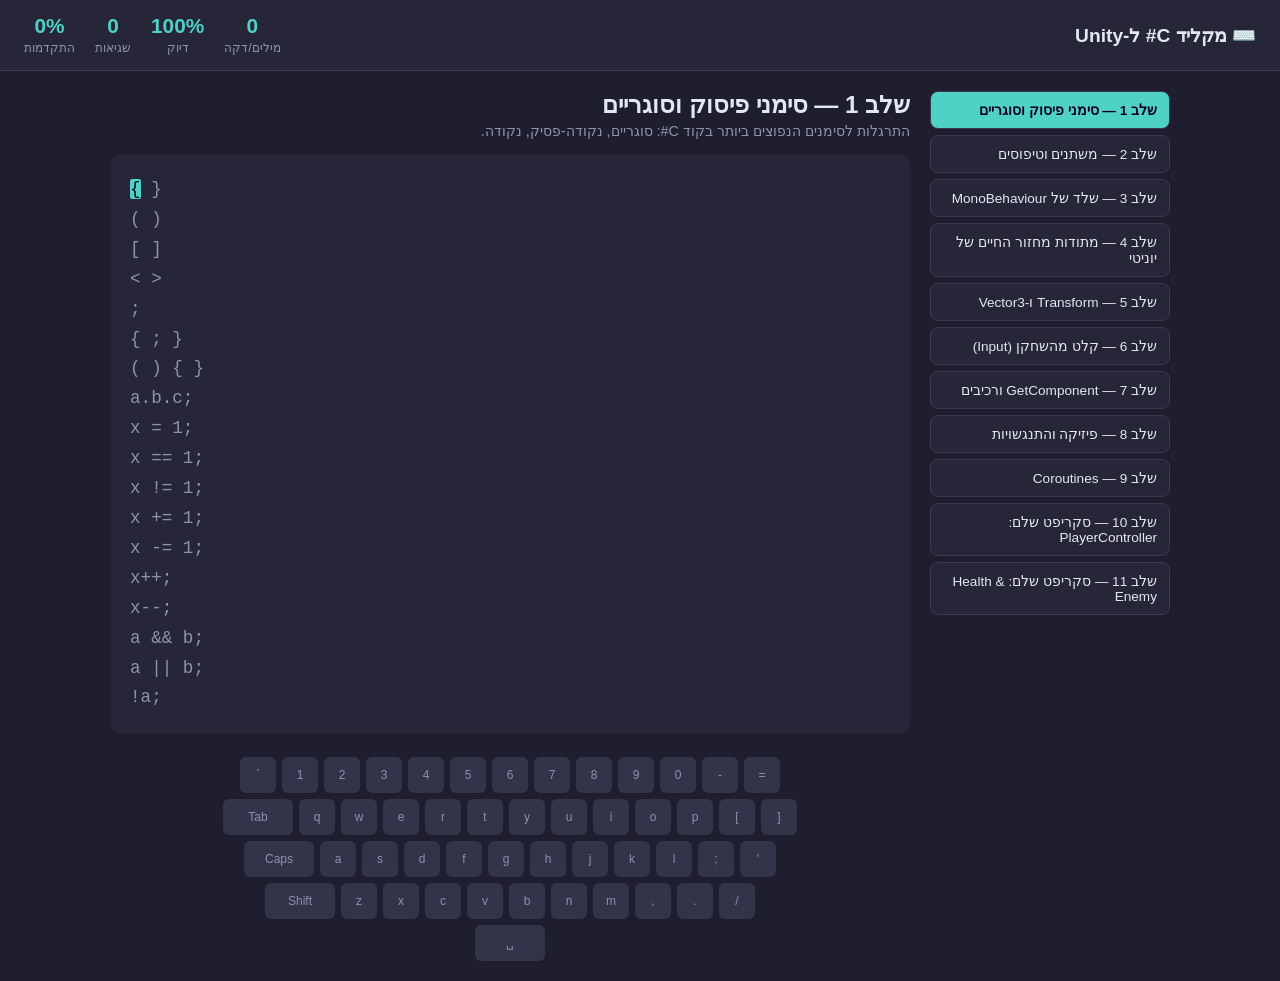
==== typing-tutor/index.html @ a9a57446 "Add C#/Unity typing tutor web app Standalone static app (typing-tutor/) teaching C# typing with a Ty" ====
<!DOCTYPE html>
<html lang="he" dir="rtl">
<head>
<meta charset="UTF-8" />
<meta name="viewport" content="width=device-width, initial-scale=1.0" />
<title>מקליד C# ל-Unity</title>
<link rel="stylesheet" href="css/style.css" />
</head>
<body>
  <header class="topbar">
    <h1>⌨️ מקליד C# ל-Unity</h1>
    <div class="stats-bar">
      <div class="stat"><span id="stat-wpm">0</span><label>מילים/דקה</label></div>
      <div class="stat"><span id="stat-acc">100%</span><label>דיוק</label></div>
      <div class="stat"><span id="stat-errors">0</span><label>שגיאות</label></div>
      <div class="stat"><span id="stat-progress">0%</span><label>התקדמות</label></div>
    </div>
  </header>

  <main class="layout">
    <aside class="sidebar" id="lesson-list"></aside>

    <section class="main-panel">
      <div class="lesson-header">
        <h2 id="lesson-title">בחר שיעור</h2>
        <p id="lesson-desc"></p>
      </div>

      <div class="code-stage">
        <pre id="code-display" dir="ltr"></pre>
        <input id="hidden-input" dir="ltr" autocomplete="off" autocapitalize="off" spellcheck="false" />
      </div>

      <div class="result-panel" id="result-panel" hidden>
        <h3>🎉 שיעור הושלם!</h3>
        <p id="result-text"></p>
        <button id="btn-next">לשיעור הבא ➜</button>
        <button id="btn-retry">נסה שוב</button>
      </div>

      <div class="keyboard" id="keyboard" dir="ltr"></div>
    </section>
  </main>

  <script src="js/lessons.js"></script>
  <script src="js/app.js"></script>
</body>
</html>
---- typing-tutor/css/style.css ----
:root {
  --bg: #1e1e2f;
  --panel: #262638;
  --accent: #4fd1c5;
  --error: #f56565;
  --text: #e2e8f0;
  --muted: #8b94ac;
  --key-bg: #33334a;
  --key-active: #4fd1c5;
}

* { box-sizing: border-box; }

body {
  margin: 0;
  font-family: "Segoe UI", Arial, sans-serif;
  background: var(--bg);
  color: var(--text);
}

.topbar {
  display: flex;
  justify-content: space-between;
  align-items: center;
  padding: 14px 24px;
  background: var(--panel);
  border-bottom: 1px solid #3a3a52;
  flex-wrap: wrap;
  gap: 12px;
}

.topbar h1 { margin: 0; font-size: 1.2rem; }

.stats-bar { display: flex; gap: 20px; }

.stat { text-align: center; }
.stat span { display: block; font-size: 1.3rem; font-weight: bold; color: var(--accent); }
.stat label { font-size: 0.75rem; color: var(--muted); }

.layout {
  display: flex;
  max-width: 1100px;
  margin: 0 auto;
  gap: 20px;
  padding: 20px;
}

.sidebar {
  width: 240px;
  flex-shrink: 0;
  display: flex;
  flex-direction: column;
  gap: 6px;
}

.lesson-btn {
  text-align: right;
  background: var(--panel);
  color: var(--text);
  border: 1px solid #3a3a52;
  border-radius: 8px;
  padding: 10px 12px;
  cursor: pointer;
  font-size: 0.85rem;
}

.lesson-btn:hover { border-color: var(--accent); }
.lesson-btn.active { background: var(--accent); color: #102; font-weight: bold; }
.lesson-btn .best { display: block; font-size: 0.7rem; color: var(--muted); }
.lesson-btn.active .best { color: #102; opacity: 0.7; }

.main-panel { flex: 1; min-width: 0; }

.lesson-header h2 { margin: 0 0 4px; }
.lesson-header p { margin: 0 0 16px; color: var(--muted); font-size: 0.9rem; }

.code-stage { position: relative; }

#code-display {
  background: var(--panel);
  border-radius: 10px;
  padding: 20px;
  font-family: "Cascadia Code", "Fira Code", Consolas, monospace;
  font-size: 1.1rem;
  line-height: 1.7;
  white-space: pre-wrap;
  min-height: 160px;
  margin: 0;
}

#code-display .char-correct { color: var(--accent); }
#code-display .char-incorrect { color: var(--error); text-decoration: underline; }
#code-display .char-pending { color: var(--muted); }
#code-display .char-current { background: var(--accent); color: #102; border-radius: 2px; }

#hidden-input {
  position: absolute;
  opacity: 0;
  pointer-events: none;
  width: 1px;
  height: 1px;
}

.result-panel {
  background: var(--panel);
  border: 1px solid var(--accent);
  border-radius: 10px;
  padding: 20px;
  text-align: center;
  margin-top: 16px;
}

.result-panel button {
  background: var(--accent);
  border: none;
  color: #102;
  font-weight: bold;
  padding: 10px 18px;
  border-radius: 8px;
  cursor: pointer;
  margin: 6px;
  font-size: 0.9rem;
}

.result-panel button#btn-retry {
  background: transparent;
  color: var(--accent);
  border: 1px solid var(--accent);
}

.keyboard {
  margin-top: 24px;
  display: flex;
  flex-direction: column;
  gap: 6px;
  align-items: center;
}

.kb-row { display: flex; gap: 6px; }

.key {
  background: var(--key-bg);
  border-radius: 6px;
  min-width: 36px;
  height: 36px;
  display: flex;
  align-items: center;
  justify-content: center;
  font-size: 0.75rem;
  color: var(--muted);
}

.key.wide { min-width: 70px; }
.key.active { background: var(--key-active); color: #102; }

@media (max-width: 720px) {
  .layout { flex-direction: column; }
  .sidebar { width: 100%; flex-direction: row; overflow-x: auto; }
  .keyboard { display: none; }
}
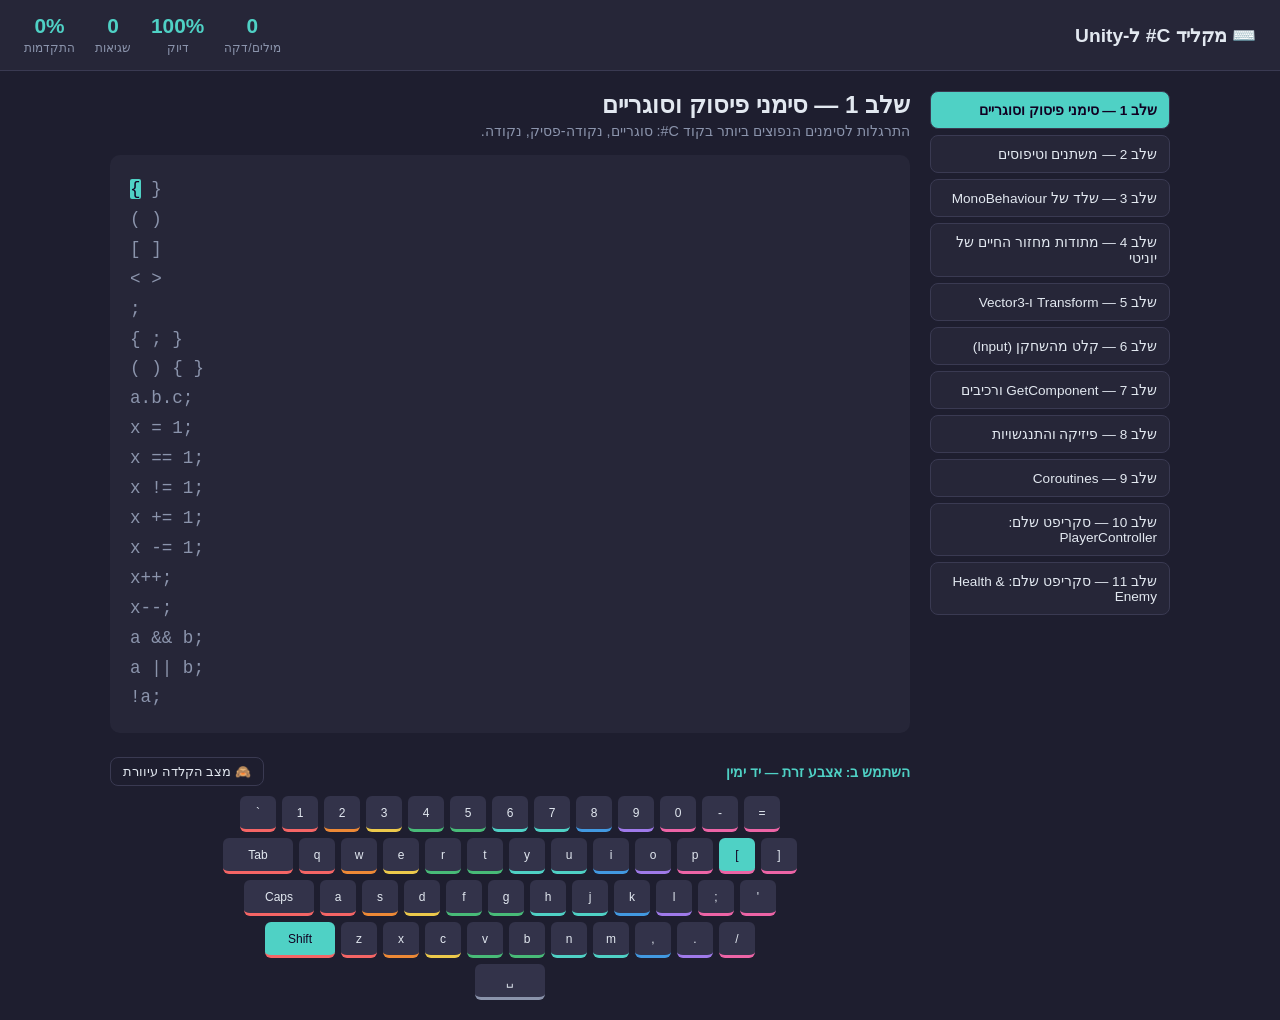
==== commit 1635a8cf: "Add finger-zone color guide and blind-typing mode Color-codes the virtual keyboard by finger (standa" ====
--- a/typing-tutor/index.html
+++ b/typing-tutor/index.html
@@ -38,7 +38,13 @@
         <button id="btn-retry">נסה שוב</button>
       </div>
 
-      <div class="keyboard" id="keyboard" dir="ltr"></div>
+      <div class="keyboard-panel">
+        <div class="keyboard-toolbar">
+          <span id="finger-label" class="finger-label"></span>
+          <button id="btn-blind-mode" class="btn-secondary">🙈 מצב הקלדה עיוורת</button>
+        </div>
+        <div class="keyboard" id="keyboard" dir="ltr"></div>
+      </div>
     </section>
   </main>
 
--- a/typing-tutor/css/style.css
+++ b/typing-tutor/css/style.css
@@ -128,13 +128,40 @@
   border: 1px solid var(--accent);
 }
 
+.keyboard-panel { margin-top: 24px; }
+
+.keyboard-toolbar {
+  display: flex;
+  justify-content: space-between;
+  align-items: center;
+  margin-bottom: 10px;
+  min-height: 28px;
+}
+
+.finger-label { color: var(--accent); font-size: 0.85rem; font-weight: bold; }
+
+.btn-secondary {
+  background: transparent;
+  border: 1px solid #3a3a52;
+  color: var(--text);
+  border-radius: 8px;
+  padding: 6px 12px;
+  font-size: 0.8rem;
+  cursor: pointer;
+}
+
+.btn-secondary:hover { border-color: var(--accent); }
+
 .keyboard {
-  margin-top: 24px;
   display: flex;
   flex-direction: column;
   gap: 6px;
   align-items: center;
+  transition: opacity 0.2s, max-height 0.2s;
 }
+
+body.blind-mode .keyboard { display: none; }
+body.blind-mode .finger-label { visibility: hidden; }
 
 .kb-row { display: flex; gap: 6px; }
 
@@ -147,11 +174,23 @@
   align-items: center;
   justify-content: center;
   font-size: 0.75rem;
-  color: var(--muted);
+  color: var(--text);
+  border-bottom: 3px solid transparent;
 }
 
 .key.wide { min-width: 70px; }
 .key.active { background: var(--key-active); color: #102; }
+
+/* Finger-zone color guide, matching the typical touch-typing chart. */
+.key.finger-l-pinky  { border-bottom-color: #f56565; }
+.key.finger-l-ring    { border-bottom-color: #ed8936; }
+.key.finger-l-middle  { border-bottom-color: #ecc94b; }
+.key.finger-l-index   { border-bottom-color: #48bb78; }
+.key.finger-r-index   { border-bottom-color: #4fd1c5; }
+.key.finger-r-middle  { border-bottom-color: #4299e1; }
+.key.finger-r-ring    { border-bottom-color: #9f7aea; }
+.key.finger-r-pinky   { border-bottom-color: #ed64a6; }
+.key.finger-thumb     { border-bottom-color: var(--muted); }
 
 @media (max-width: 720px) {
   .layout { flex-direction: column; }
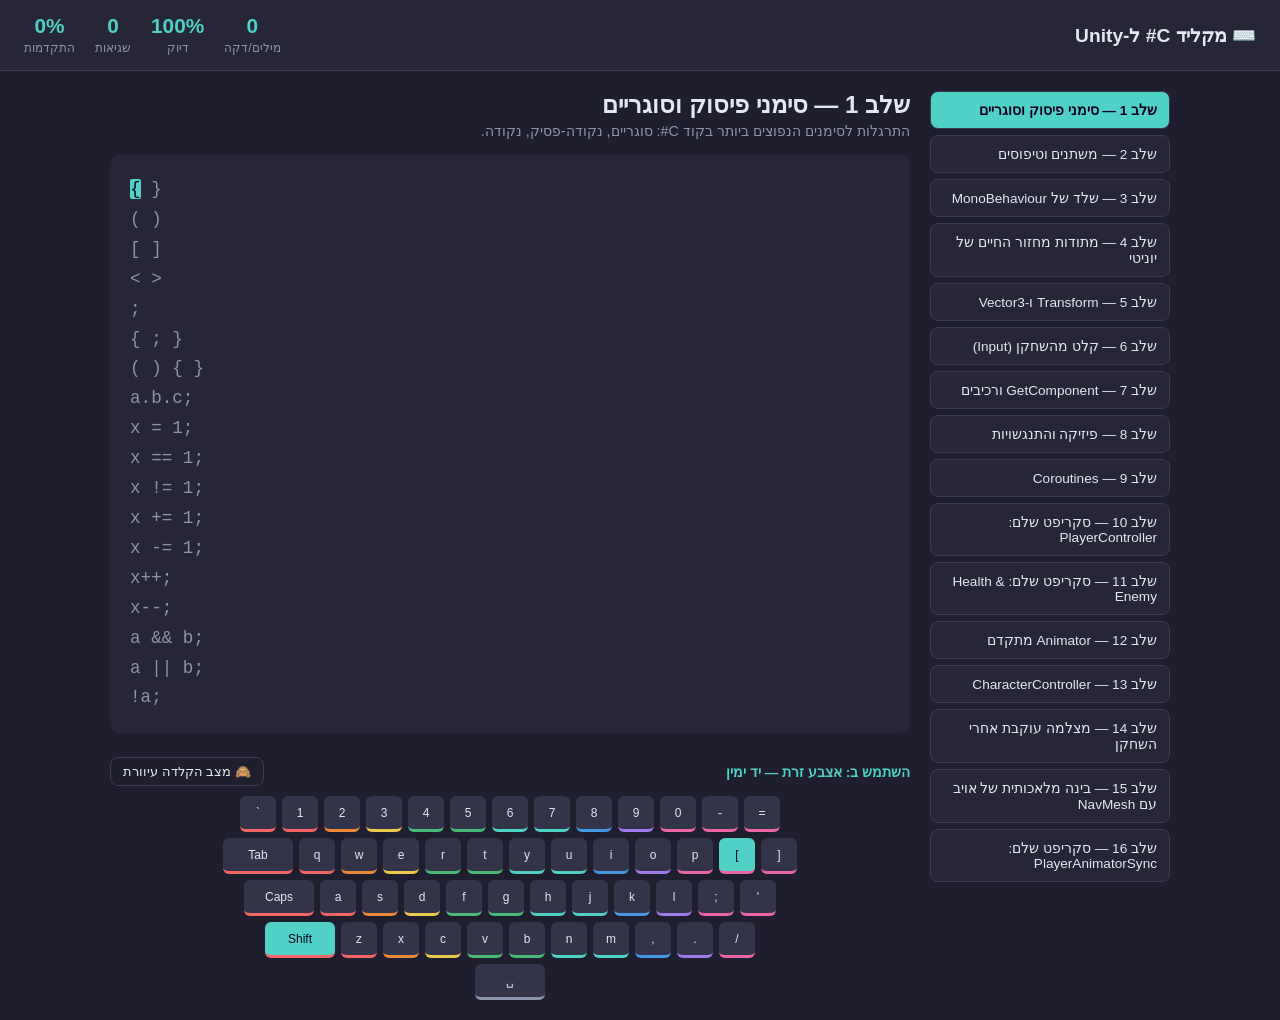
==== commit 0c90cc04: "Fix typing desync after newlines by switching hidden input to a textarea" ====
--- a/typing-tutor/index.html
+++ b/typing-tutor/index.html
@@ -28,7 +28,7 @@
 
       <div class="code-stage">
         <pre id="code-display" dir="ltr"></pre>
-        <input id="hidden-input" dir="ltr" autocomplete="off" autocapitalize="off" spellcheck="false" />
+        <textarea id="hidden-input" dir="ltr" autocomplete="off" autocapitalize="off" spellcheck="false"></textarea>
       </div>
 
       <div class="result-panel" id="result-panel" hidden>
--- a/typing-tutor/css/style.css
+++ b/typing-tutor/css/style.css
@@ -2,6 +2,7 @@
   --bg: #1e1e2f;
   --panel: #262638;
   --accent: #4fd1c5;
+  --correct: #48bb78;
   --error: #f56565;
   --text: #e2e8f0;
   --muted: #8b94ac;
@@ -88,7 +89,7 @@
   margin: 0;
 }
 
-#code-display .char-correct { color: var(--accent); }
+#code-display .char-correct { color: var(--correct); }
 #code-display .char-incorrect { color: var(--error); text-decoration: underline; }
 #code-display .char-pending { color: var(--muted); }
 #code-display .char-current { background: var(--accent); color: #102; border-radius: 2px; }
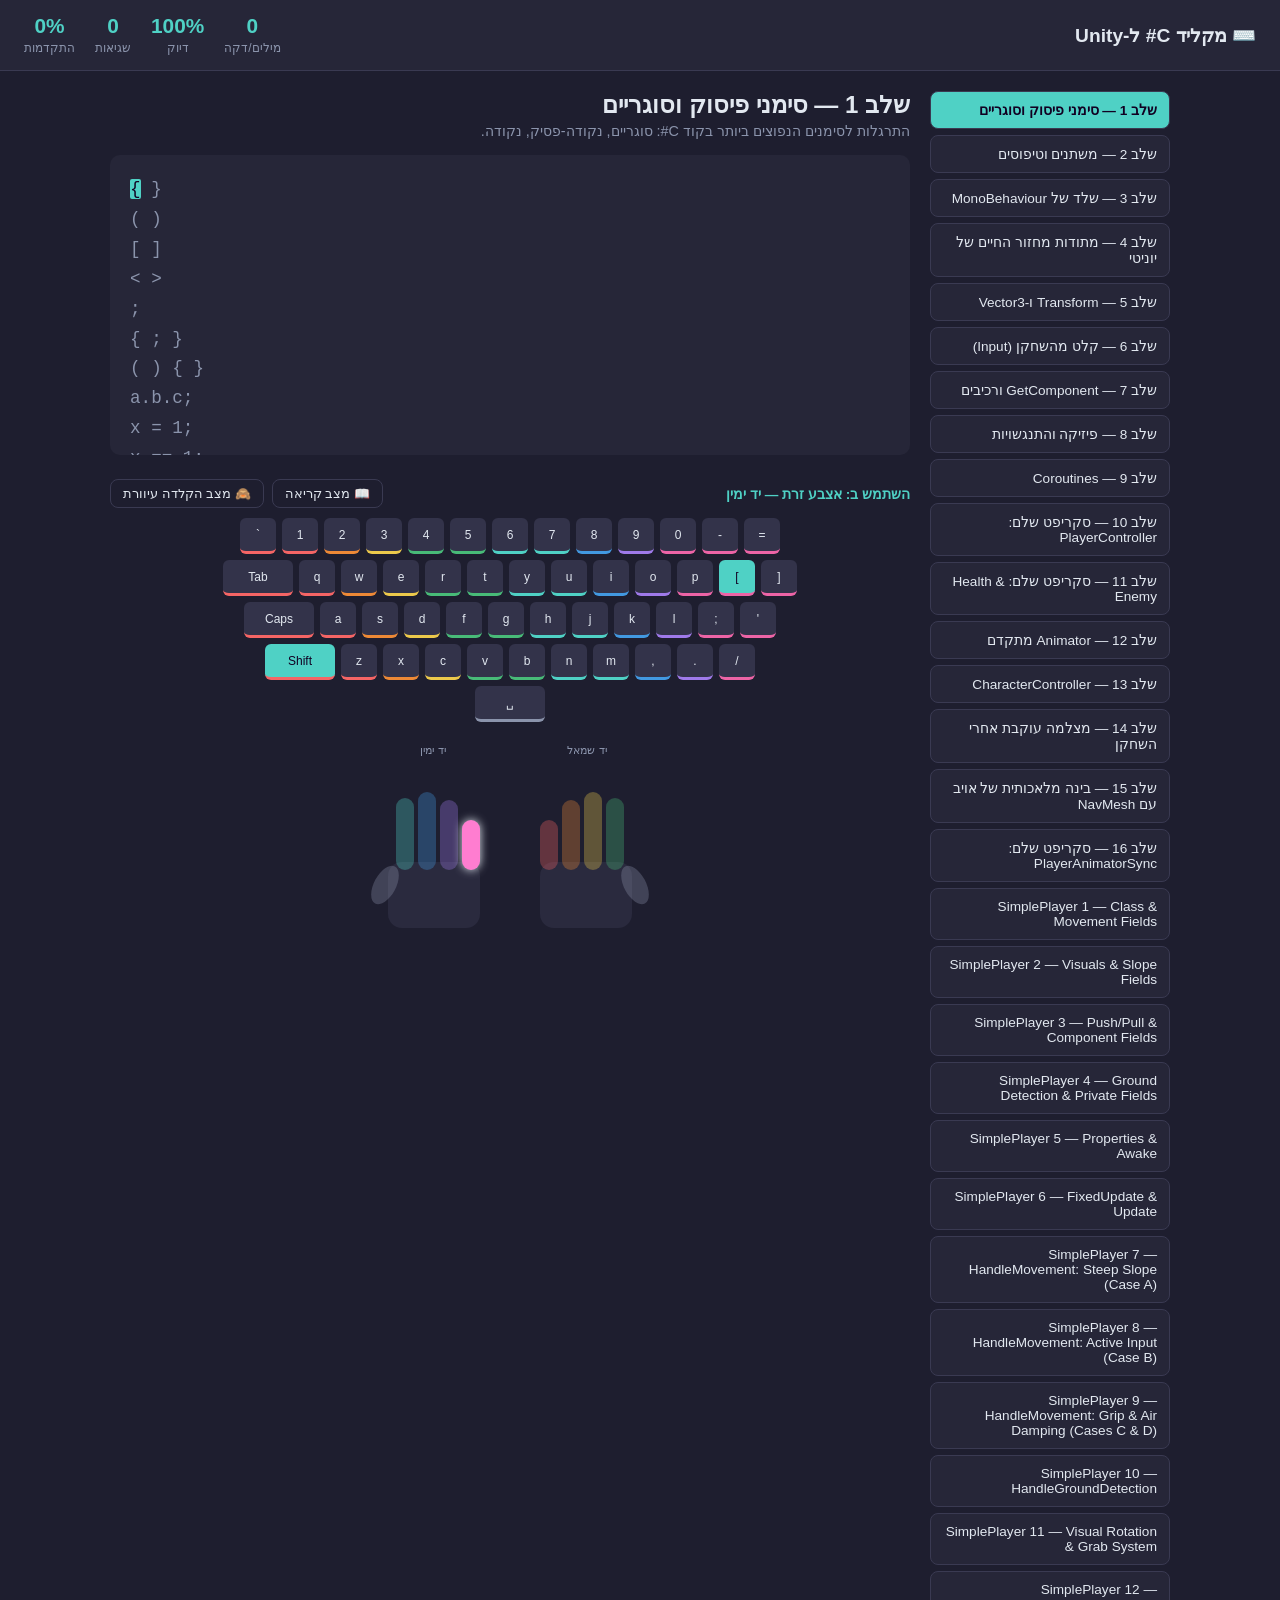
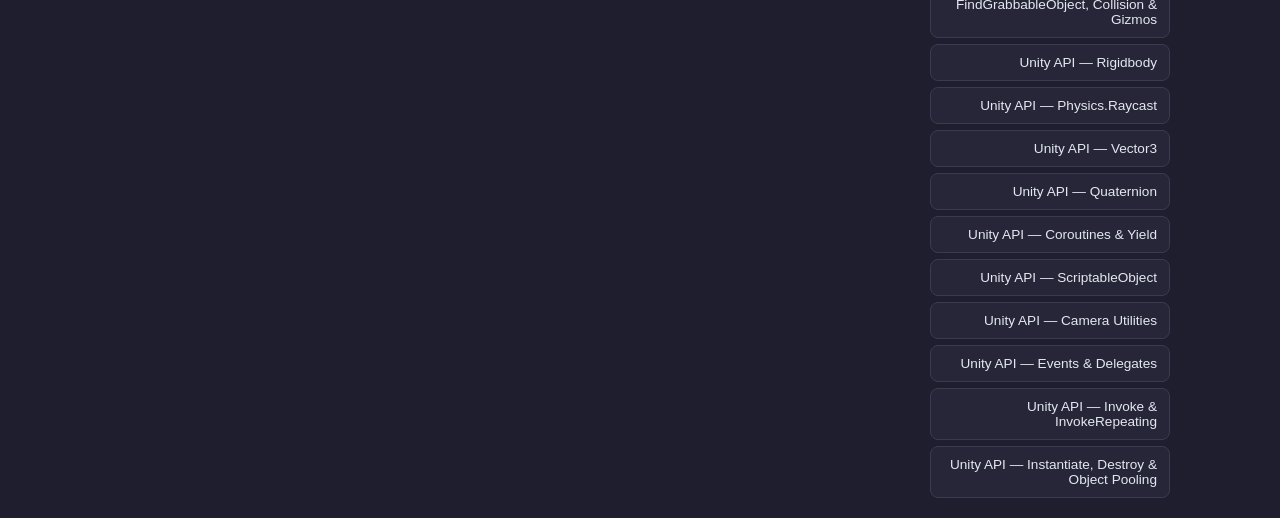
==== commit 42236ec2: "Add SVG hand illustrations and Hebrew read mode - Two stylized SVG hands (left/right) shown below th" ====
--- a/typing-tutor/index.html
+++ b/typing-tutor/index.html
@@ -31,6 +31,8 @@
         <textarea id="hidden-input" dir="ltr" autocomplete="off" autocapitalize="off" spellcheck="false"></textarea>
       </div>
 
+      <div id="learn-display" class="learn-display"></div>
+
       <div class="result-panel" id="result-panel" hidden>
         <h3>🎉 שיעור הושלם!</h3>
         <p id="result-text"></p>
@@ -41,9 +43,35 @@
       <div class="keyboard-panel">
         <div class="keyboard-toolbar">
           <span id="finger-label" class="finger-label"></span>
-          <button id="btn-blind-mode" class="btn-secondary">🙈 מצב הקלדה עיוורת</button>
+          <div style="display:flex;gap:8px;">
+            <button id="btn-learn-mode" class="btn-secondary">📖 מצב קריאה</button>
+            <button id="btn-blind-mode" class="btn-secondary">🙈 מצב הקלדה עיוורת</button>
+          </div>
         </div>
         <div class="keyboard" id="keyboard" dir="ltr"></div>
+
+        <div class="hands-container" id="hands-container">
+          <!-- Left hand: thumb on right, pinky on left -->
+          <svg class="hand-svg" id="hand-left" viewBox="0 0 130 205" xmlns="http://www.w3.org/2000/svg">
+            <text x="65" y="14" class="hand-label" text-anchor="middle">יד שמאל</text>
+            <rect x="18" y="122" width="92" height="66" rx="14" class="hand-palm"/>
+            <rect class="hand-finger" data-zone="l-pinky"  x="18" y="80"  width="18" height="50" rx="9"/>
+            <rect class="hand-finger" data-zone="l-ring"   x="40" y="60"  width="18" height="70" rx="9"/>
+            <rect class="hand-finger" data-zone="l-middle" x="62" y="52"  width="18" height="78" rx="9"/>
+            <rect class="hand-finger" data-zone="l-index"  x="84" y="58"  width="18" height="72" rx="9"/>
+            <ellipse class="hand-finger" data-zone="thumb" cx="113" cy="145" rx="11" ry="21" transform="rotate(-28 113 145)"/>
+          </svg>
+          <!-- Right hand: thumb on left, pinky on right -->
+          <svg class="hand-svg" id="hand-right" viewBox="0 0 130 205" xmlns="http://www.w3.org/2000/svg">
+            <text x="65" y="14" class="hand-label" text-anchor="middle">יד ימין</text>
+            <rect x="20" y="122" width="92" height="66" rx="14" class="hand-palm"/>
+            <rect class="hand-finger" data-zone="r-index"  x="28" y="58"  width="18" height="72" rx="9"/>
+            <rect class="hand-finger" data-zone="r-middle" x="50" y="52"  width="18" height="78" rx="9"/>
+            <rect class="hand-finger" data-zone="r-ring"   x="72" y="60"  width="18" height="70" rx="9"/>
+            <rect class="hand-finger" data-zone="r-pinky"  x="94" y="80"  width="18" height="50" rx="9"/>
+            <ellipse class="hand-finger" data-zone="thumb" cx="17" cy="145" rx="11" ry="21" transform="rotate(28 17 145)"/>
+          </svg>
+        </div>
       </div>
     </section>
   </main>
--- a/typing-tutor/css/style.css
+++ b/typing-tutor/css/style.css
@@ -86,6 +86,9 @@
   line-height: 1.7;
   white-space: pre-wrap;
   min-height: 160px;
+  max-height: 300px;
+  overflow-y: auto;
+  scroll-behavior: smooth;
   margin: 0;
 }
 
@@ -193,8 +196,94 @@
 .key.finger-r-pinky   { border-bottom-color: #ed64a6; }
 .key.finger-thumb     { border-bottom-color: var(--muted); }
 
+/* ── Hand illustrations ── */
+.hands-container {
+  display: flex;
+  justify-content: center;
+  gap: 24px;
+  margin-top: 18px;
+}
+
+.hand-svg {
+  width: 130px;
+  height: auto;
+  overflow: visible;
+}
+
+.hand-label {
+  fill: var(--muted);
+  font-size: 11px;
+  font-family: "Segoe UI", Arial, sans-serif;
+}
+
+.hand-palm { fill: #2a2a3e; }
+
+.hand-finger { transition: opacity 0.12s, filter 0.12s; }
+
+.hand-finger[data-zone="l-pinky"]  { fill: #f56565; opacity: 0.32; }
+.hand-finger[data-zone="l-ring"]   { fill: #ed8936; opacity: 0.32; }
+.hand-finger[data-zone="l-middle"] { fill: #ecc94b; opacity: 0.32; }
+.hand-finger[data-zone="l-index"]  { fill: #48bb78; opacity: 0.32; }
+.hand-finger[data-zone="r-index"]  { fill: #4fd1c5; opacity: 0.32; }
+.hand-finger[data-zone="r-middle"] { fill: #4299e1; opacity: 0.32; }
+.hand-finger[data-zone="r-ring"]   { fill: #9f7aea; opacity: 0.32; }
+.hand-finger[data-zone="r-pinky"]  { fill: #ed64a6; opacity: 0.32; }
+.hand-finger[data-zone="thumb"]    { fill: #8b94ac; opacity: 0.32; }
+
+.hand-finger.active { opacity: 1 !important; filter: brightness(1.25) drop-shadow(0 0 5px currentColor); }
+
+body.blind-mode .hands-container { display: none; }
+
+/* ── Learn / read mode ── */
+.learn-display { display: none; }
+
+body.learn-mode .code-stage    { display: none; }
+body.learn-mode .result-panel  { display: none; }
+body.learn-mode .learn-display { display: block; }
+
+.learn-desc-box {
+  background: var(--panel);
+  border-radius: 10px;
+  padding: 14px 18px;
+  margin-bottom: 12px;
+  border-right: 4px solid var(--accent);
+}
+
+.learn-lesson-title {
+  margin: 0 0 5px;
+  color: var(--accent);
+  font-size: 1rem;
+}
+
+.learn-desc-text {
+  margin: 0;
+  color: var(--text);
+  font-size: 0.9rem;
+  line-height: 1.55;
+}
+
+.learn-code-block {
+  background: var(--panel);
+  border-radius: 10px;
+  padding: 20px;
+  font-family: "Cascadia Code", "Fira Code", Consolas, monospace;
+  font-size: 1.05rem;
+  line-height: 1.75;
+  white-space: pre-wrap;
+  margin: 0;
+  overflow-y: auto;
+  max-height: 380px;
+}
+
+/* Syntax highlight colors for learn mode */
+.syn-keyword { color: #c792ea; }
+.syn-string  { color: #c3e88d; }
+.syn-comment { color: #546e7a; font-style: italic; }
+.syn-number  { color: #f78c6c; }
+
 @media (max-width: 720px) {
   .layout { flex-direction: column; }
   .sidebar { width: 100%; flex-direction: row; overflow-x: auto; }
   .keyboard { display: none; }
-}
+  .hands-container { display: none; }
+}
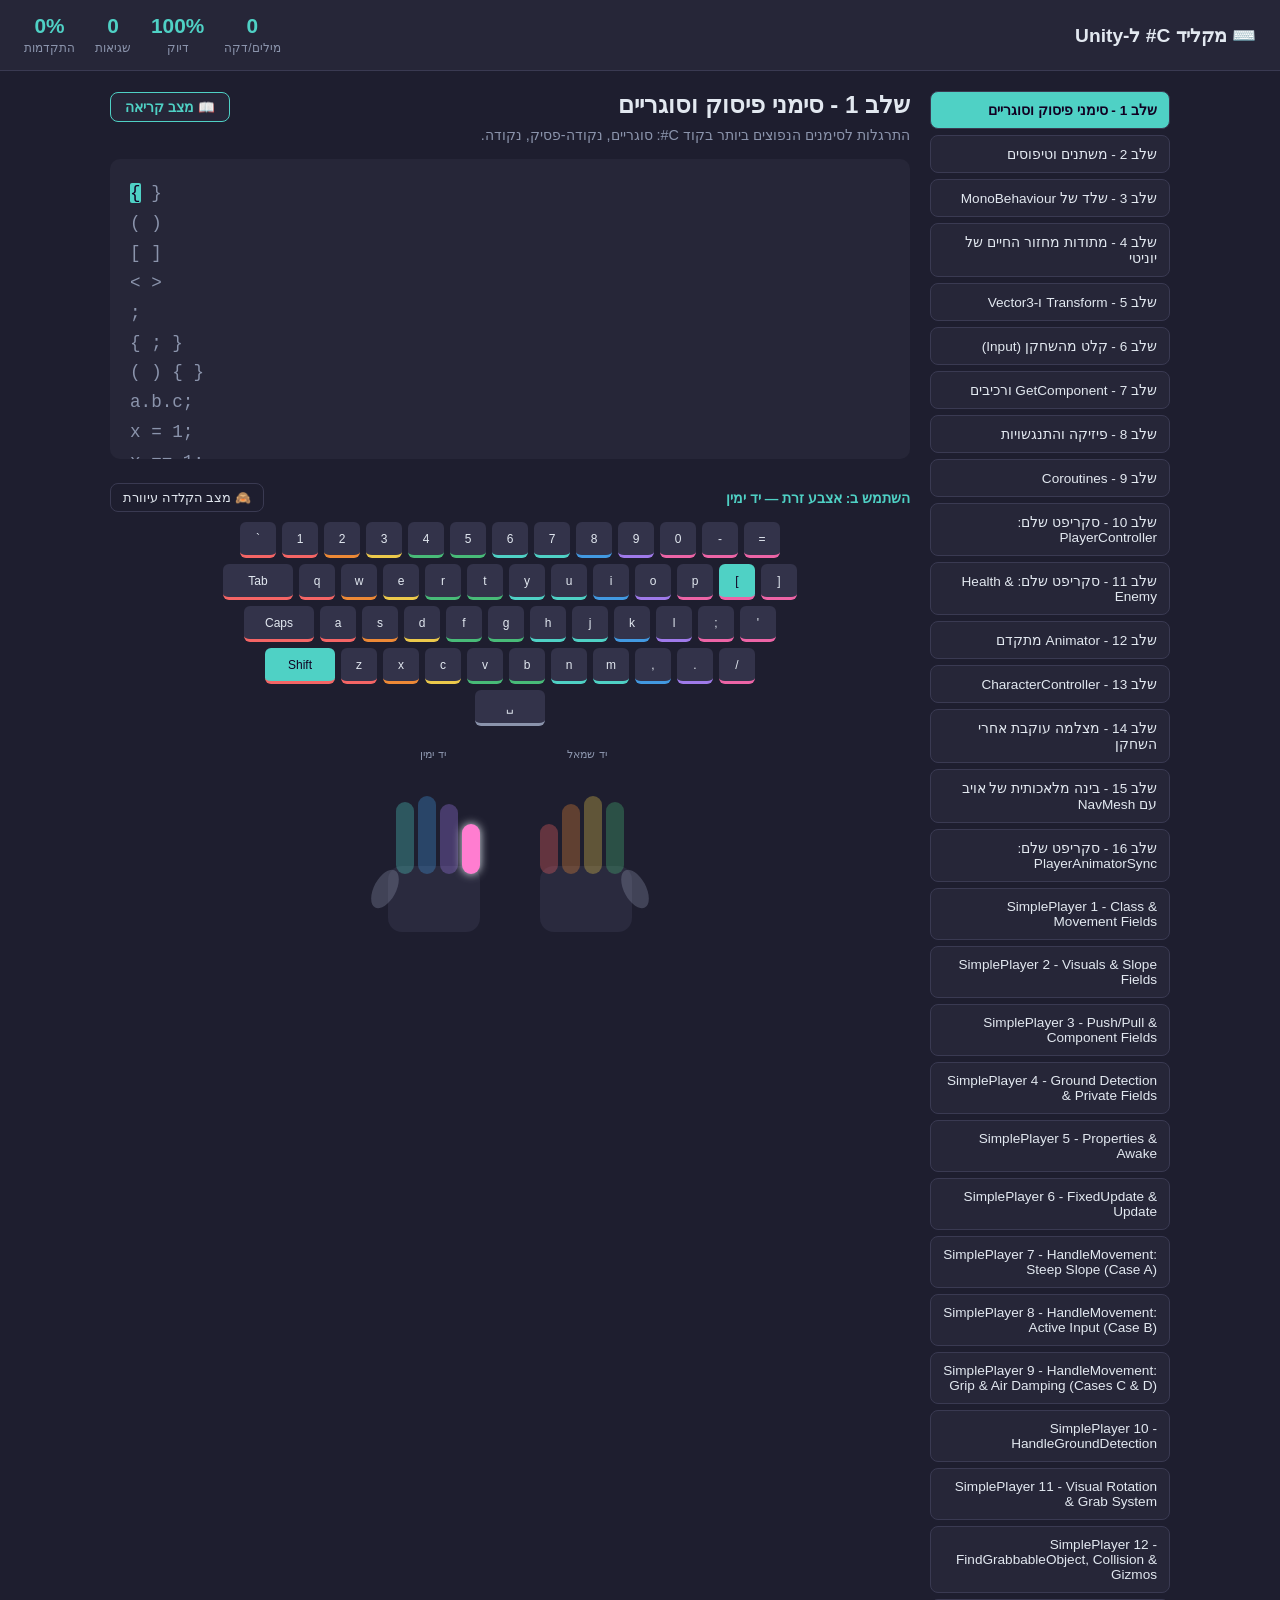
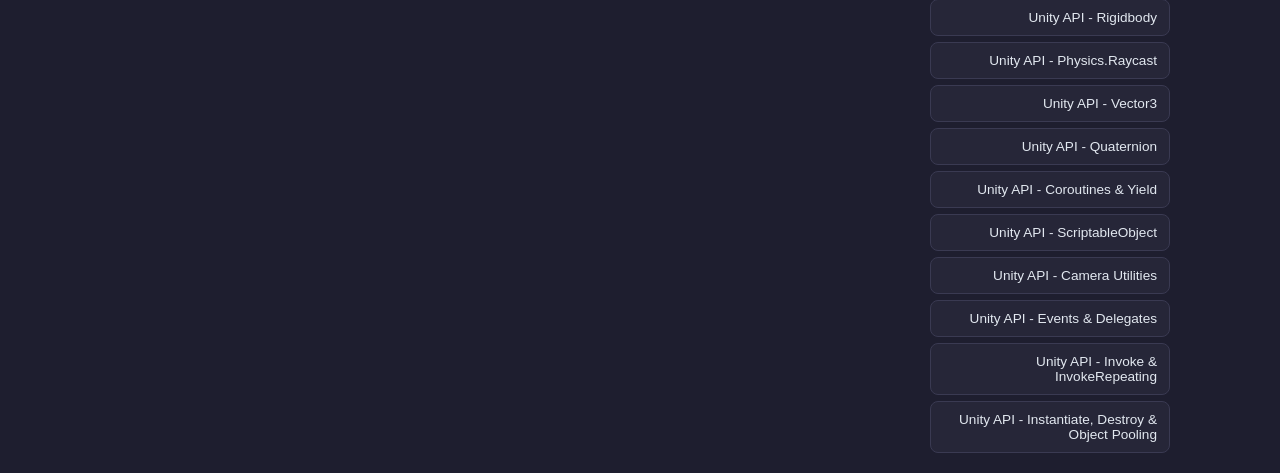
==== commit 1a126308: "Move read-mode button to lesson header; ignore letter case in comments Co-Authored-By: Claude Sonnet" ====
--- a/typing-tutor/index.html
+++ b/typing-tutor/index.html
@@ -22,7 +22,10 @@
 
     <section class="main-panel">
       <div class="lesson-header">
-        <h2 id="lesson-title">בחר שיעור</h2>
+        <div class="lesson-header-top">
+          <h2 id="lesson-title">בחר שיעור</h2>
+          <button id="btn-learn-mode" class="btn-learn-mode">📖 מצב קריאה</button>
+        </div>
         <p id="lesson-desc"></p>
       </div>
 
@@ -43,10 +46,7 @@
       <div class="keyboard-panel">
         <div class="keyboard-toolbar">
           <span id="finger-label" class="finger-label"></span>
-          <div style="display:flex;gap:8px;">
-            <button id="btn-learn-mode" class="btn-secondary">📖 מצב קריאה</button>
-            <button id="btn-blind-mode" class="btn-secondary">🙈 מצב הקלדה עיוורת</button>
-          </div>
+          <button id="btn-blind-mode" class="btn-secondary">🙈 מצב הקלדה עיוורת</button>
         </div>
         <div class="keyboard" id="keyboard" dir="ltr"></div>
 
--- a/typing-tutor/css/style.css
+++ b/typing-tutor/css/style.css
@@ -71,6 +71,28 @@
 .lesson-btn.active .best { color: #102; opacity: 0.7; }
 
 .main-panel { flex: 1; min-width: 0; }
+
+.lesson-header-top {
+  display: flex;
+  justify-content: space-between;
+  align-items: center;
+  gap: 12px;
+  margin-bottom: 4px;
+}
+
+.btn-learn-mode {
+  background: var(--panel);
+  border: 1px solid var(--accent);
+  color: var(--accent);
+  border-radius: 8px;
+  padding: 6px 14px;
+  font-size: 0.85rem;
+  font-weight: bold;
+  cursor: pointer;
+  flex-shrink: 0;
+}
+
+.btn-learn-mode:hover { background: var(--accent); color: #102; }
 
 .lesson-header h2 { margin: 0 0 4px; }
 .lesson-header p { margin: 0 0 16px; color: var(--muted); font-size: 0.9rem; }
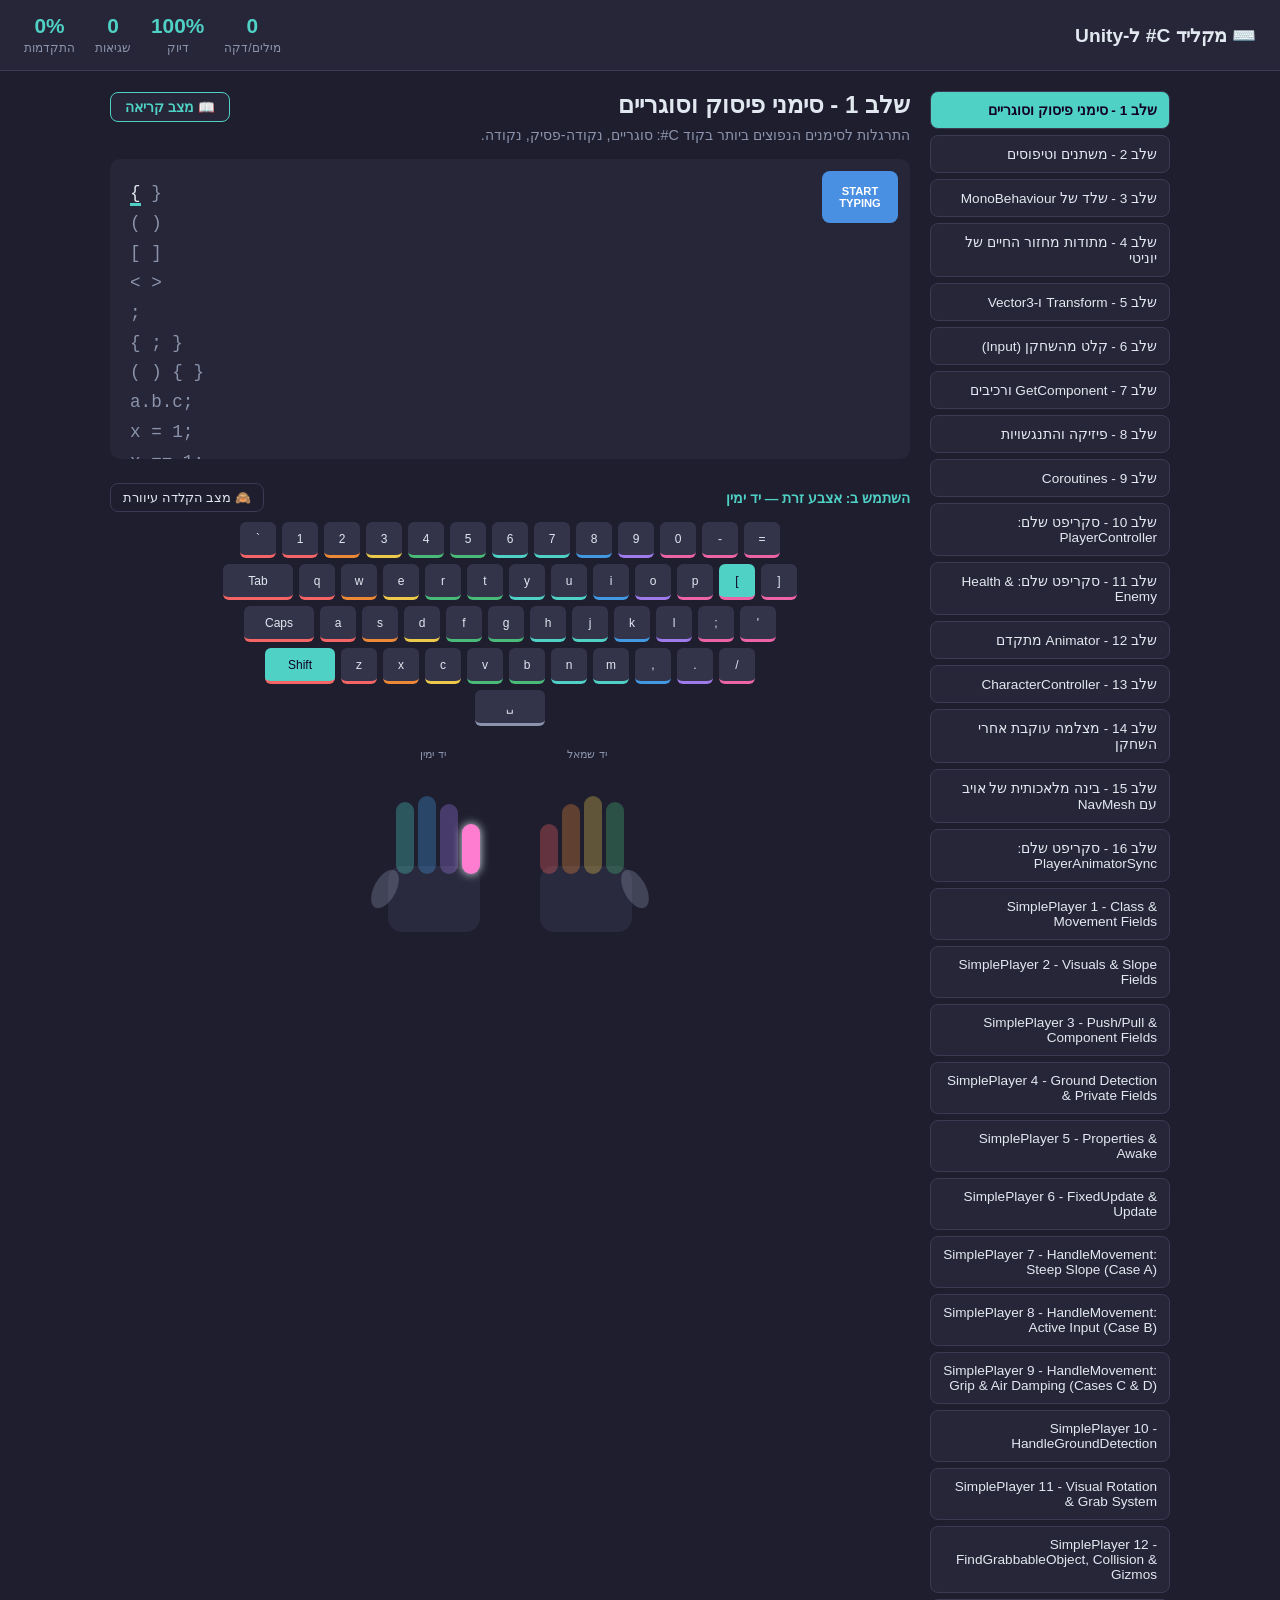
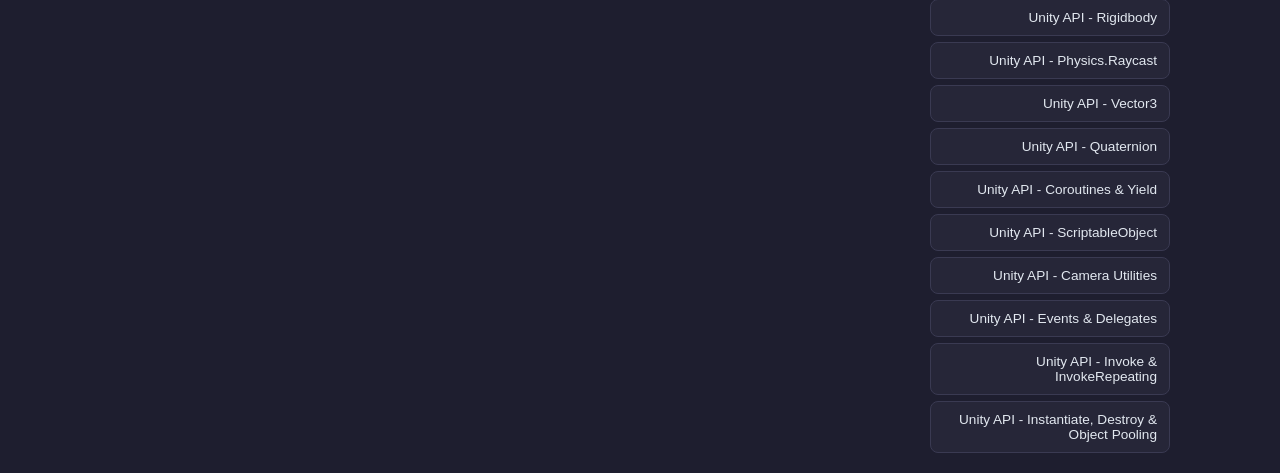
==== commit 63ca5d0b: "Add TypingClub-style underline cursor, start overlay and star rating Co-Authored-By: Claude Sonnet 5" ====
--- a/typing-tutor/index.html
+++ b/typing-tutor/index.html
@@ -31,6 +31,7 @@
 
       <div class="code-stage">
         <pre id="code-display" dir="ltr"></pre>
+        <button id="start-overlay" class="start-overlay" type="button">START<br>TYPING</button>
         <textarea id="hidden-input" dir="ltr" autocomplete="off" autocapitalize="off" spellcheck="false"></textarea>
       </div>
 
@@ -38,6 +39,7 @@
 
       <div class="result-panel" id="result-panel" hidden>
         <h3>🎉 שיעור הושלם!</h3>
+        <div id="result-stars" class="result-stars"></div>
         <p id="result-text"></p>
         <button id="btn-next">לשיעור הבא ➜</button>
         <button id="btn-retry">נסה שוב</button>
--- a/typing-tutor/css/style.css
+++ b/typing-tutor/css/style.css
@@ -117,7 +117,7 @@
 #code-display .char-correct { color: var(--correct); }
 #code-display .char-incorrect { color: var(--error); text-decoration: underline; }
 #code-display .char-pending { color: var(--muted); }
-#code-display .char-current { background: var(--accent); color: #102; border-radius: 2px; }
+#code-display .char-current { color: var(--text); border-bottom: 3px solid var(--accent); }
 
 #hidden-input {
   position: absolute;
@@ -309,3 +309,25 @@
   .keyboard { display: none; }
   .hands-container { display: none; }
 }
+
+/* TypingClub-style start overlay and star rating */
+.start-overlay {
+  position: absolute;
+  top: 12px;
+  inset-inline-start: 12px;
+  z-index: 2;
+  width: 76px;
+  padding: 14px 6px;
+  background: #4a90e2;
+  color: #fff;
+  border: none;
+  border-radius: 8px;
+  font-size: 0.7rem;
+  font-weight: bold;
+  cursor: pointer;
+}
+.start-overlay[hidden] { display: none; }
+body.learn-mode .start-overlay { display: none; }
+.code-stage.idle #code-display { opacity: 0.55; }
+.result-stars { font-size: 2.2rem; letter-spacing: 6px; color: #ecc94b; margin-bottom: 8px; }
+.result-stars .off { color: #3a3a52; }
